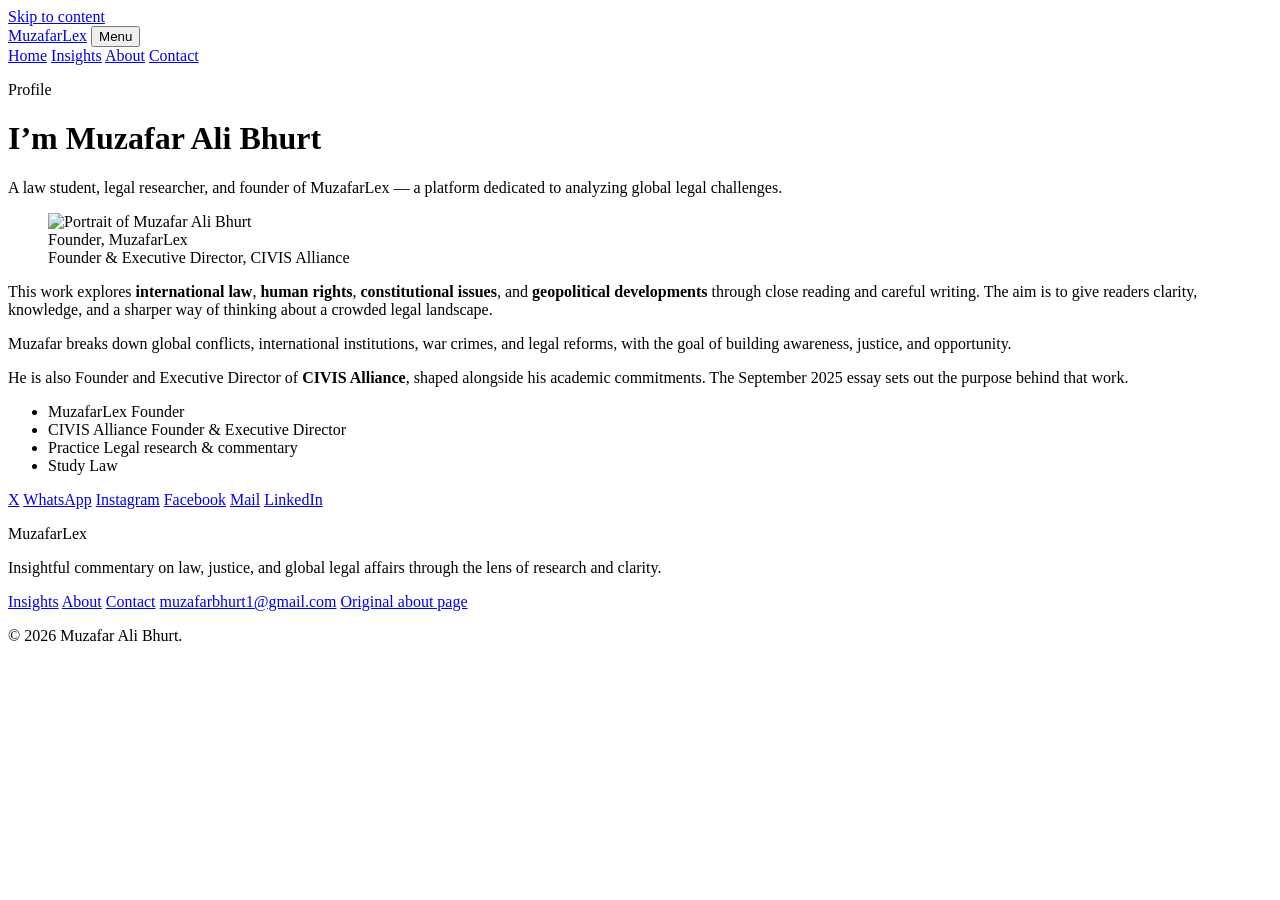
==== about.html @ 7d450112 "Add files via upload" ====
<!DOCTYPE html>
<html lang="en">
<head>
  <meta charset="utf-8">
  <meta name="viewport" content="width=device-width, initial-scale=1">
  <title>About — Muzafar Ali Bhurt</title>
  <meta name="description" content="Muzafar Ali Bhurt is a law student, legal researcher, and founder of MuzafarLex and CIVIS Alliance.">
  <link rel="icon" href="assets/favicon.svg" type="image/svg+xml">
  <link rel="preconnect" href="https://fonts.googleapis.com">
  <link rel="preconnect" href="https://fonts.gstatic.com" crossorigin>
  <link href="https://fonts.googleapis.com/css2?family=Cormorant+Garamond:ital,wght@0,500;0,600;1,500;1,600&family=Outfit:wght@300;400;500;600&display=swap" rel="stylesheet">
  <link rel="stylesheet" href="css/site.css">
</head>
<body>
  <a class="skip" href="#main">Skip to content</a>
  <header class="mast">
    <div class="mast-inner">
      <a class="brand" href="index.html">Muzafar<span>Lex</span></a>
      <button class="nav-toggle" type="button" aria-expanded="false" aria-controls="site-nav">
        <span class="nav-toggle-lines" aria-hidden="true"></span>
        <span class="sr-only">Menu</span>
      </button>
      <nav id="site-nav" class="nav">
        <a href="index.html">Home</a>
        <a href="insights.html">Insights</a>
        <a href="about.html" aria-current="page">About</a>
        <a href="contact.html" class="nav-cta">Contact</a>
      </nav>
    </div>
  </header>

  <main id="main">
    <header class="pagehead">
      <div class="wrap">
        <p class="kicker">Profile</p>
        <h1>I’m Muzafar Ali Bhurt</h1>
        <p class="lede">A law student, legal researcher, and founder of MuzafarLex — a platform dedicated to analyzing global legal challenges.</p>
      </div>
    </header>

    <section class="section">
      <div class="wrap split">
        <figure class="frame">
          <img src="assets/portrait.jpg" alt="Portrait of Muzafar Ali Bhurt" width="640" height="640">
          <figcaption style="color: var(--muted)">Founder, MuzafarLex<br>Founder &amp; Executive Director, CIVIS Alliance</figcaption>
        </figure>
        <div class="prose">
          <p>This work explores <strong>international law</strong>, <strong>human rights</strong>, <strong>constitutional issues</strong>, and <strong>geopolitical developments</strong> through close reading and careful writing. The aim is to give readers clarity, knowledge, and a sharper way of thinking about a crowded legal landscape.</p>
          <p>Muzafar breaks down global conflicts, international institutions, war crimes, and legal reforms, with the goal of building awareness, justice, and opportunity.</p>
          <p>He is also Founder and Executive Director of <strong>CIVIS Alliance</strong>, shaped alongside his academic commitments. The September 2025 essay sets out the purpose behind that work.</p>
          <ul class="roles">
            <li>MuzafarLex <span>Founder</span></li>
            <li>CIVIS Alliance <span>Founder &amp; Executive Director</span></li>
            <li>Practice <span>Legal research &amp; commentary</span></li>
            <li>Study <span>Law</span></li>
          </ul>
          <div class="connect">
            <a href="https://x.com/muzafarAleey" target="_blank" rel="noopener">X</a>
            <a href="https://wa.me/923074964506" target="_blank" rel="noopener">WhatsApp</a>
            <a href="https://www.instagram.com/muzafar_bhurt1" target="_blank" rel="noopener">Instagram</a>
            <a href="https://www.facebook.com/share/14FBkrDeLcX/" target="_blank" rel="noopener">Facebook</a>
            <a href="mailto:muzafarbhurt1@gmail.com">Mail</a>
            <a href="https://www.linkedin.com/in/muzafar-ali-77934035a" target="_blank" rel="noopener">LinkedIn</a>
          </div>
        </div>
      </div>
    </section>
  </main>

  <footer class="foot">
    <div class="foot-inner">
      <div>
        <p class="brand">Muzafar<span>Lex</span></p>
        <p class="foot-tag">Insightful commentary on law, justice, and global legal affairs through the lens of research and clarity.</p>
      </div>
      <div class="foot-links">
        <a href="insights.html">Insights</a>
        <a href="about.html">About</a>
        <a href="contact.html">Contact</a>
        <a href="mailto:muzafarbhurt1@gmail.com">muzafarbhurt1@gmail.com</a>
        <a href="https://muzafarlex.wordpress.com/about/" target="_blank" rel="noopener">Original about page</a>
      </div>
      <p class="fine">© <span data-year>2026</span> Muzafar Ali Bhurt.</p>
    </div>
  </footer>
  <script src="js/site.js"></script>
</body>
</html>
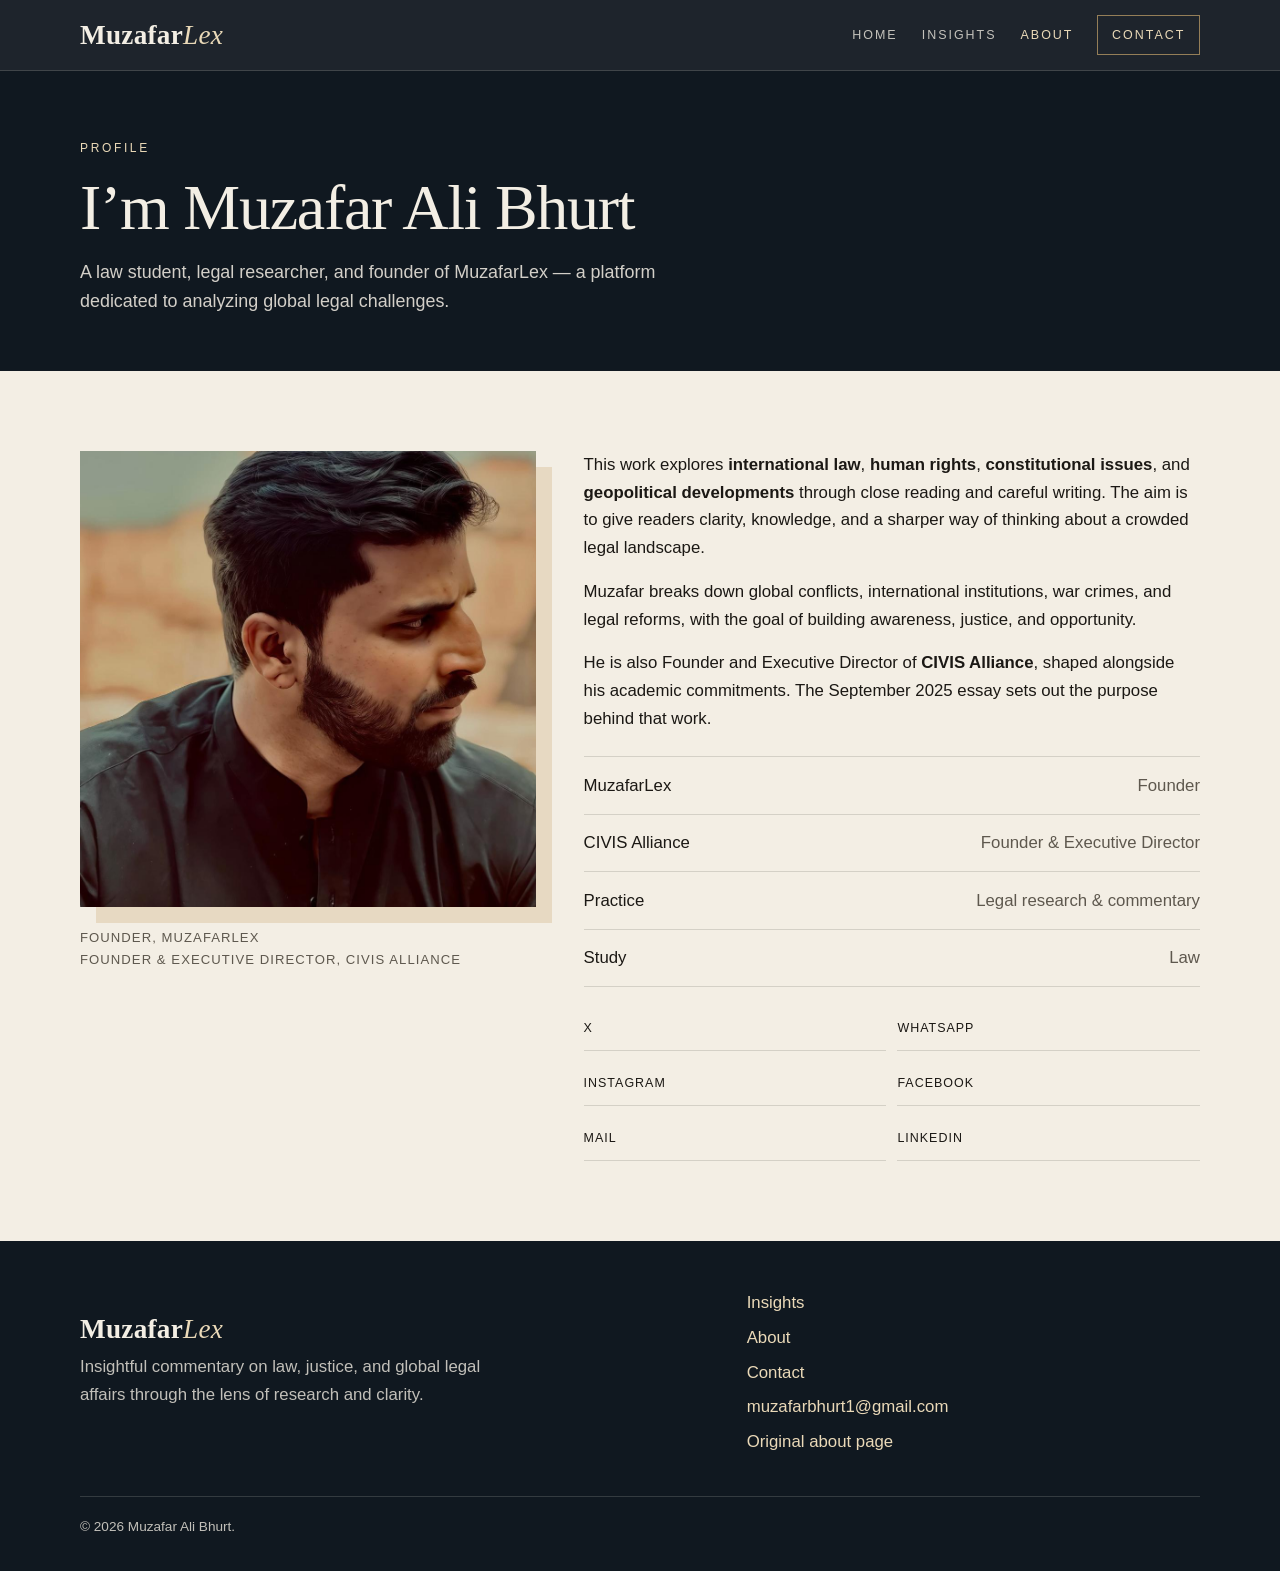
==== commit fb8b6df0: "Add files via upload" ====
--- a/about.html
+++ b/about.html
@@ -5,11 +5,11 @@
   <meta name="viewport" content="width=device-width, initial-scale=1">
   <title>About — Muzafar Ali Bhurt</title>
   <meta name="description" content="Muzafar Ali Bhurt is a law student, legal researcher, and founder of MuzafarLex and CIVIS Alliance.">
-  <link rel="icon" href="assets/favicon.svg" type="image/svg+xml">
+  <link rel="icon" href="favicon.svg" type="image/svg+xml">
   <link rel="preconnect" href="https://fonts.googleapis.com">
   <link rel="preconnect" href="https://fonts.gstatic.com" crossorigin>
   <link href="https://fonts.googleapis.com/css2?family=Cormorant+Garamond:ital,wght@0,500;0,600;1,500;1,600&family=Outfit:wght@300;400;500;600&display=swap" rel="stylesheet">
-  <link rel="stylesheet" href="css/site.css">
+  <link rel="stylesheet" href="site.css">
 </head>
 <body>
   <a class="skip" href="#main">Skip to content</a>
@@ -41,7 +41,7 @@
     <section class="section">
       <div class="wrap split">
         <figure class="frame">
-          <img src="assets/portrait.jpg" alt="Portrait of Muzafar Ali Bhurt" width="640" height="640">
+          <img src="portrait.jpg" alt="Portrait of Muzafar Ali Bhurt" width="640" height="640">
           <figcaption style="color: var(--muted)">Founder, MuzafarLex<br>Founder &amp; Executive Director, CIVIS Alliance</figcaption>
         </figure>
         <div class="prose">
@@ -83,6 +83,6 @@
       <p class="fine">© <span data-year>2026</span> Muzafar Ali Bhurt.</p>
     </div>
   </footer>
-  <script src="js/site.js"></script>
+  <script src="site.js"></script>
 </body>
 </html>
--- a/site.css
+++ b/site.css
@@ -0,0 +1,631 @@
+:root {
+  --ink: #1b1814;
+  --muted: #5e584e;
+  --navy: #101820;
+  --navy-2: #1a2736;
+  --paper: #f3eee4;
+  --paper-2: #e7e0d2;
+  --gold: #c6a36a;
+  --gold-ink: #8a6432;
+  --gold-soft: #ead9b8;
+  --line: rgba(27, 24, 20, 0.14);
+  --line-light: rgba(243, 238, 228, 0.16);
+  --serif: "Cormorant Garamond", Georgia, "Times New Roman", serif;
+  --sans: Outfit, "Segoe UI", sans-serif;
+  --max: 1120px;
+}
+
+* { box-sizing: border-box; }
+
+html { scroll-behavior: smooth; }
+
+body {
+  margin: 0;
+  background: var(--paper);
+  color: var(--ink);
+  font-family: var(--sans);
+  font-weight: 400;
+  font-size: 1.05rem;
+  line-height: 1.65;
+}
+
+img { max-width: 100%; height: auto; }
+
+a { color: inherit; }
+
+.sr-only {
+  position: absolute;
+  width: 1px;
+  height: 1px;
+  padding: 0;
+  margin: -1px;
+  overflow: hidden;
+  clip: rect(0, 0, 0, 0);
+  border: 0;
+}
+
+.skip {
+  position: absolute;
+  left: 1rem;
+  top: -4rem;
+  background: var(--gold-soft);
+  color: var(--navy);
+  padding: 0.6rem 0.9rem;
+  z-index: 20;
+}
+
+.skip:focus { top: 1rem; }
+
+.mast {
+  position: sticky;
+  top: 0;
+  z-index: 10;
+  background: rgba(16, 24, 32, 0.94);
+  backdrop-filter: blur(10px);
+  color: var(--paper);
+  border-bottom: 1px solid var(--line-light);
+}
+
+.mast-inner,
+.wrap,
+.foot-inner {
+  width: min(var(--max), calc(100% - 2.4rem));
+  margin: 0 auto;
+}
+
+.mast-inner {
+  display: flex;
+  align-items: center;
+  justify-content: space-between;
+  min-height: 4.4rem;
+  gap: 1rem;
+}
+
+.brand {
+  font-family: var(--serif);
+  font-size: 1.7rem;
+  letter-spacing: 0.01em;
+  text-decoration: none;
+  font-weight: 600;
+  line-height: 1;
+}
+
+.brand span {
+  font-style: italic;
+  color: var(--gold-soft);
+  font-weight: 500;
+}
+
+.nav {
+  display: flex;
+  align-items: center;
+  gap: 1.5rem;
+}
+
+.nav a {
+  text-decoration: none;
+  font-size: 0.78rem;
+  letter-spacing: 0.16em;
+  text-transform: uppercase;
+  color: rgba(243, 238, 228, 0.78);
+}
+
+.nav a[aria-current="page"] { color: var(--gold-soft); }
+
+.nav a:hover { color: #fff; }
+
+.nav-cta {
+  border: 1px solid rgba(198, 163, 106, 0.7);
+  padding: 0.55rem 0.85rem;
+  color: var(--gold-soft) !important;
+}
+
+.nav-toggle {
+  display: none;
+  width: 2.6rem;
+  height: 2.6rem;
+  border: 1px solid var(--line-light);
+  background: transparent;
+  color: var(--paper);
+  padding: 0;
+}
+
+.nav-toggle-lines,
+.nav-toggle-lines::before,
+.nav-toggle-lines::after {
+  display: block;
+  width: 1.1rem;
+  height: 1px;
+  background: var(--paper);
+  position: relative;
+  margin: 0 auto;
+}
+
+.nav-toggle-lines::before,
+.nav-toggle-lines::after {
+  content: "";
+  position: absolute;
+  left: 0;
+}
+
+.nav-toggle-lines::before { top: -5px; }
+.nav-toggle-lines::after { top: 5px; }
+
+.hero {
+  background:
+    radial-gradient(900px 420px at 85% 10%, rgba(198, 163, 106, 0.16), transparent 60%),
+    var(--navy);
+  color: var(--paper);
+  padding: 4.5rem 0 5rem;
+}
+
+.hero-grid {
+  display: grid;
+  grid-template-columns: 1.3fr 0.7fr;
+  gap: 3.5rem;
+  align-items: end;
+}
+
+.kicker {
+  margin: 0 0 1rem;
+  font-size: 0.75rem;
+  letter-spacing: 0.22em;
+  text-transform: uppercase;
+  color: var(--gold-soft);
+}
+
+.hero h1 {
+  margin: 0;
+  font-family: var(--serif);
+  font-weight: 500;
+  font-size: clamp(4.2rem, 9vw, 7.4rem);
+  line-height: 0.86;
+  letter-spacing: -0.03em;
+}
+
+.hero h1 em {
+  font-style: italic;
+  color: var(--gold-soft);
+  font-weight: 500;
+}
+
+.rule {
+  width: 4.5rem;
+  height: 1px;
+  background: var(--gold);
+  margin: 1.5rem 0;
+  border: 0;
+}
+
+.lede {
+  max-width: 38rem;
+  margin: 0;
+  font-size: 1.12rem;
+  color: rgba(243, 238, 228, 0.86);
+}
+
+.hero-actions {
+  display: flex;
+  flex-wrap: wrap;
+  gap: 0.8rem;
+  margin-top: 2rem;
+}
+
+.btn {
+  display: inline-flex;
+  align-items: center;
+  justify-content: center;
+  text-decoration: none;
+  border: 1px solid transparent;
+  background: var(--gold-soft);
+  color: var(--navy);
+  padding: 0.85rem 1.15rem;
+  font-family: var(--sans);
+  font-size: 0.74rem;
+  font-weight: 500;
+  letter-spacing: 0.16em;
+  text-transform: uppercase;
+  cursor: pointer;
+}
+
+.btn-ghost {
+  background: transparent;
+  color: var(--paper);
+  border-color: rgba(243, 238, 228, 0.35);
+}
+
+.btn-ink {
+  background: var(--navy);
+  color: var(--paper);
+}
+
+.btn:hover { transform: translateY(-1px); }
+
+.frame {
+  margin: 0;
+}
+
+.frame img {
+  display: block;
+  width: 100%;
+  aspect-ratio: 1;
+  object-fit: cover;
+  object-position: center 18%;
+  box-shadow: 16px 16px 0 rgba(198, 163, 106, 0.28);
+}
+
+.frame figcaption {
+  margin-top: 1.3rem;
+  font-size: 0.82rem;
+  letter-spacing: 0.08em;
+  text-transform: uppercase;
+  color: rgba(243, 238, 228, 0.72);
+}
+
+.band {
+  display: grid;
+  grid-template-columns: repeat(3, 1fr);
+  border-top: 1px solid var(--line-light);
+  border-bottom: 1px solid var(--line-light);
+  background: var(--navy-2);
+  color: var(--paper);
+}
+
+.band article {
+  padding: 1.4rem 1.5rem 1.5rem;
+}
+
+.band article + article { border-left: 1px solid var(--line-light); }
+
+.band p {
+  margin: 0.35rem 0 0;
+  color: rgba(243, 238, 228, 0.72);
+  font-size: 0.95rem;
+}
+
+.band strong {
+  font-family: var(--serif);
+  font-size: 1.35rem;
+  font-weight: 600;
+}
+
+.section { padding: 5rem 0; }
+
+.section-head {
+  display: flex;
+  justify-content: space-between;
+  align-items: flex-end;
+  gap: 1.5rem;
+  margin-bottom: 2rem;
+}
+
+.section h2,
+.pagehead h1,
+.essay h2,
+.split h2 {
+  font-family: var(--serif);
+  font-weight: 500;
+  letter-spacing: -0.02em;
+  line-height: 1.05;
+}
+
+.section h2,
+.pagehead h1 { font-size: clamp(2.6rem, 5vw, 4rem); margin: 0; }
+
+.section-head a {
+  color: var(--gold-ink);
+  letter-spacing: 0.14em;
+  text-transform: uppercase;
+  font-size: 0.75rem;
+  text-decoration: none;
+  white-space: nowrap;
+}
+
+.areas {
+  display: grid;
+  grid-template-columns: repeat(3, 1fr);
+  gap: 0;
+  border-top: 1px solid var(--line);
+}
+
+.areas article {
+  padding: 1.5rem 1.3rem 1.6rem 0;
+  border-bottom: 1px solid var(--line);
+  padding-right: 1.4rem;
+}
+
+.areas article:nth-child(3n) { padding-right: 0; }
+
+.areas span {
+  display: block;
+  color: var(--gold-ink);
+  font-size: 0.75rem;
+  letter-spacing: 0.16em;
+  margin-bottom: 0.55rem;
+}
+
+.areas h3 {
+  margin: 0 0 0.4rem;
+  font-family: var(--serif);
+  font-size: 1.7rem;
+  font-weight: 600;
+}
+
+.areas p { margin: 0; color: var(--muted); }
+
+.essays { list-style: none; margin: 0; padding: 0; }
+
+.essays li + li { border-top: 1px solid var(--line); }
+
+.essays a {
+  display: grid;
+  grid-template-columns: 4.2rem 1fr auto;
+  gap: 0.4rem 1.2rem;
+  text-decoration: none;
+  padding: 1.35rem 0;
+}
+
+.essays .num {
+  font-family: var(--serif);
+  font-style: italic;
+  font-size: 1.5rem;
+  color: var(--gold-ink);
+}
+
+.essays .meta {
+  grid-column: 2;
+  font-size: 0.75rem;
+  letter-spacing: 0.14em;
+  text-transform: uppercase;
+  color: var(--muted);
+}
+
+.essays h2 {
+  grid-column: 2;
+  margin: 0;
+  font-size: clamp(1.6rem, 3vw, 2.15rem);
+}
+
+.essays p {
+  grid-column: 2;
+  margin: 0.25rem 0 0;
+  color: var(--muted);
+  max-width: 46rem;
+}
+
+.essays .more {
+  grid-column: 3;
+  grid-row: 1 / span 3;
+  align-self: center;
+  font-size: 0.75rem;
+  letter-spacing: 0.14em;
+  text-transform: uppercase;
+  color: var(--gold-ink);
+}
+
+.essays a:hover h2 { color: var(--gold-ink); }
+
+.quote-band {
+  background: var(--paper-2);
+  border-top: 1px solid var(--line);
+  border-bottom: 1px solid var(--line);
+}
+
+.quote-band blockquote {
+  margin: 0;
+  font-family: var(--serif);
+  font-size: clamp(1.8rem, 4vw, 2.7rem);
+  font-weight: 500;
+  line-height: 1.2;
+}
+
+.quote-band cite {
+  display: block;
+  margin-top: 1rem;
+  font-family: var(--sans);
+  font-style: normal;
+  font-size: 0.78rem;
+  letter-spacing: 0.16em;
+  text-transform: uppercase;
+  color: var(--muted);
+}
+
+.newsletter {
+  display: grid;
+  grid-template-columns: 1fr 1fr;
+  gap: 2rem;
+  align-items: end;
+}
+
+.newsletter p { color: var(--muted); margin: 0.8rem 0 0; }
+
+form { display: grid; gap: 0.3rem; }
+
+label {
+  font-size: 0.75rem;
+  letter-spacing: 0.14em;
+  text-transform: uppercase;
+  color: var(--muted);
+  margin-top: 0.7rem;
+}
+
+input,
+textarea {
+  width: 100%;
+  border: 0;
+  border-bottom: 1px solid rgba(27, 24, 20, 0.28);
+  background: transparent;
+  color: var(--ink);
+  font: inherit;
+  padding: 0.75rem 0;
+  border-radius: 0;
+}
+
+textarea { min-height: 8rem; resize: vertical; }
+
+input:focus,
+textarea:focus {
+  outline: none;
+  border-bottom-color: var(--gold-ink);
+}
+
+.form-note {
+  min-height: 1.4rem;
+  margin: 0.6rem 0 0;
+  color: var(--gold-ink);
+  font-size: 0.92rem;
+}
+
+.pagehead {
+  background: var(--navy);
+  color: var(--paper);
+  padding: 4.2rem 0 3.4rem;
+}
+
+.pagehead .lede { margin-top: 1rem; }
+
+.split {
+  display: grid;
+  grid-template-columns: 0.85fr 1.15fr;
+  gap: 3rem;
+  align-items: start;
+}
+
+.prose p { margin: 0 0 1rem; }
+
+.prose strong { font-weight: 600; }
+
+.roles {
+  margin: 1.5rem 0 0;
+  padding: 0;
+  list-style: none;
+  border-top: 1px solid var(--line);
+}
+
+.roles li {
+  display: flex;
+  justify-content: space-between;
+  gap: 1rem;
+  padding: 0.9rem 0;
+  border-bottom: 1px solid var(--line);
+}
+
+.roles span { color: var(--muted); }
+
+.connect {
+  display: grid;
+  grid-template-columns: 1fr 1fr;
+  gap: 0.7rem;
+  margin-top: 1.2rem;
+}
+
+.connect a {
+  text-decoration: none;
+  border-bottom: 1px solid var(--line);
+  padding: 0.7rem 0;
+  letter-spacing: 0.08em;
+  text-transform: uppercase;
+  font-size: 0.78rem;
+}
+
+.connect a:hover { color: var(--gold-ink); }
+
+.contact-grid {
+  display: grid;
+  grid-template-columns: 0.8fr 1.2fr;
+  gap: 3rem;
+}
+
+.detail {
+  margin: 0 0 1.1rem;
+}
+
+.detail a { color: var(--gold-ink); }
+
+.foot {
+  background: var(--navy);
+  color: rgba(243, 238, 228, 0.78);
+  padding: 3rem 0 2rem;
+}
+
+.foot-inner {
+  display: grid;
+  grid-template-columns: 1.4fr 1fr;
+  gap: 2rem;
+}
+
+.foot .brand { color: var(--paper); display: inline-block; margin-bottom: 0.6rem; }
+
+.foot-tag { margin: 0; max-width: 28rem; }
+
+.foot-links {
+  display: flex;
+  flex-direction: column;
+  gap: 0.45rem;
+  align-items: flex-start;
+}
+
+.foot-links a { color: var(--gold-soft); text-decoration: none; }
+
+.fine {
+  grid-column: 1 / -1;
+  margin: 0.5rem 0 0;
+  padding-top: 1.2rem;
+  border-top: 1px solid var(--line-light);
+  font-size: 0.85rem;
+}
+
+@media (max-width: 900px) {
+  .hero-grid,
+  .newsletter,
+  .split,
+  .contact-grid,
+  .foot-inner,
+  .band,
+  .areas { grid-template-columns: 1fr; }
+
+  .band article + article { border-left: 0; border-top: 1px solid var(--line-light); }
+
+  .areas article,
+  .areas article:nth-child(3n) { padding-right: 0; }
+
+  .essays a { grid-template-columns: 3rem 1fr; }
+
+  .essays .more {
+    grid-column: 2;
+    grid-row: auto;
+    margin-top: 0.4rem;
+  }
+
+  .nav-toggle { display: inline-flex; align-items: center; justify-content: center; }
+
+  .nav {
+    display: none;
+    position: absolute;
+    top: 100%;
+    left: 0;
+    right: 0;
+    z-index: 20;
+    background: #101820;
+    flex-direction: column;
+    align-items: flex-start;
+    padding: 0.4rem 1.2rem 1.1rem;
+    border-bottom: 1px solid var(--line-light);
+    box-shadow: 0 18px 30px rgba(0, 0, 0, 0.35);
+  }
+
+  .nav.is-open { display: flex; }
+
+  .nav a { padding: 0.55rem 0; }
+
+  .frame img { box-shadow: 0 0 0 1px rgba(198, 163, 106, 0.45); }
+
+  .hero { padding-top: 3rem; }
+
+  .section { padding: 3.4rem 0; }
+}
+
+@media (prefers-reduced-motion: reduce) {
+  html { scroll-behavior: auto; }
+  .btn:hover { transform: none; }
+}
